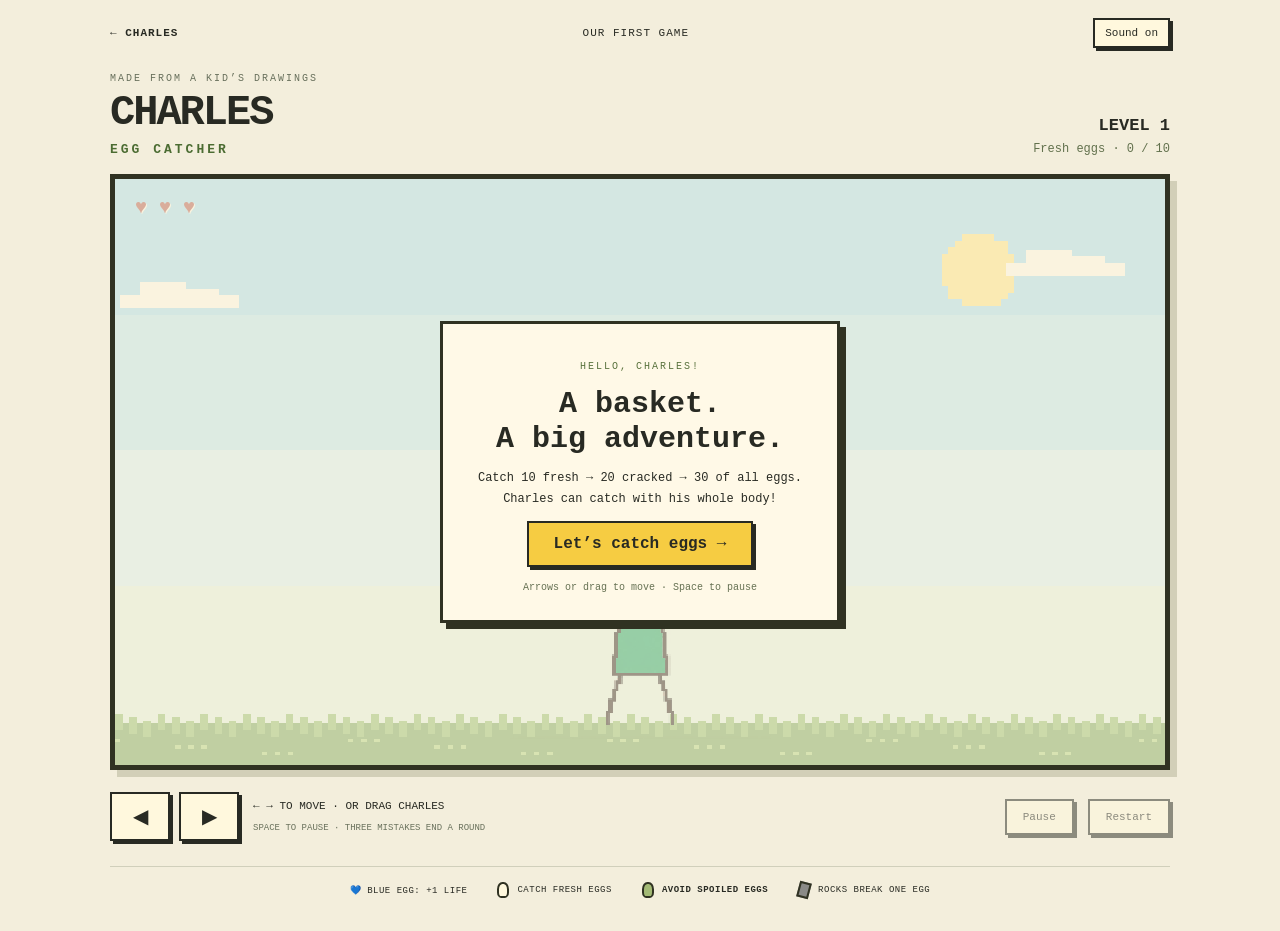
==== index.html @ 715b9e9d "Publish Charles egg catcher game" ====
<!doctype html>
<html lang="en">
<head>
 <meta charset="utf-8"><meta name="viewport" content="width=device-width, initial-scale=1, viewport-fit=cover">
 <title>Charles · Egg catcher · PXL/01</title>
 <link rel="icon" type="image/png" href="assets/charles/app-icon-v3.png">
 <link rel="apple-touch-icon" href="assets/charles/app-icon-v3.png">
 <link rel="stylesheet" href="prototype/charles.css">
</head>
<body>
 <main>
  <header><a href="./" aria-label="Restart Charles">← CHARLES</a><span>OUR FIRST GAME</span><button id="sound" aria-pressed="false">Sound on</button></header>
  <div class="heading"><div><p>MADE FROM A KID’S DRAWINGS</p><h1>CHARLES<span>EGG CATCHER</span></h1></div><div class="round-info"><b id="level">LEVEL 1</b><span id="time">Fresh eggs · 0 / 10</span></div></div>
  <section class="stage" aria-label="Charles egg-catching game">
   <canvas id="game" width="960" height="540" tabindex="0" aria-label="Move Charles left and right to catch fresh eggs and avoid spoiled eggs and rocks"></canvas>
   <div class="hud"><span id="lives" aria-label="3 chances remaining">♥ ♥ ♥</span><span id="message" role="status" aria-live="polite"></span></div>
   <div id="slow" role="status" hidden></div>
   <div id="overlay"><div class="card"><p id="eyebrow">HELLO, CHARLES!</p><h2 id="headline">A basket.<br>A big adventure.</h2><p id="description">Catch 10 fresh → 20 cracked → 30 of all eggs.<br>Charles can catch with his whole body!</p><button id="start" disabled>Loading Charles…</button><p class="small" id="load-status">Preparing your drawings</p></div></div>
  </section>
  <footer><div class="move-buttons"><button id="left" aria-label="Move left">◀</button><button id="right" aria-label="Move right">▶</button></div><p>← → TO MOVE · OR DRAG CHARLES<br><span>SPACE TO PAUSE · THREE MISTAKES END A ROUND</span></p><button id="pause" disabled>Pause</button><button id="restart" disabled>Restart</button></footer>
  <div class="legend"><span>💙 BLUE EGG: +1 LIFE</span><span><i class="egg"></i> CATCH FRESH EGGS</span><span><i class="egg spoiled"></i> <b id="spoiled-rule">AVOID SPOILED EGGS</b></span><span><i class="rock"></i> ROCKS BREAK ONE EGG</span></div>
 </main>
 <script type="module" src="prototype/charles.mjs"></script>
</body>
</html>
---- prototype/charles.css ----
:root{font-family:ui-monospace,SFMono-Regular,Menlo,Consolas,monospace;color:#282a23;background:#f3eedc;font-synthesis:none}*{box-sizing:border-box}body{margin:0}button,a{-webkit-tap-highlight-color:transparent}button{font:inherit;cursor:pointer;color:inherit;border:2px solid #282a23;background:#fff8dd;padding:10px 16px;box-shadow:3px 3px 0 #282a23}button:active{transform:translate(2px,2px);box-shadow:1px 1px 0 #282a23}button:disabled{opacity:.5;cursor:default}button:focus-visible,a:focus-visible,canvas:focus-visible{outline:3px solid #2365bb;outline-offset:4px}main{max-width:1120px;margin:auto;padding:18px 30px}header{display:flex;align-items:center;justify-content:space-between;gap:15px;font-size:11px;letter-spacing:1px}header a{color:inherit;text-decoration:none;font-weight:bold}header button{font-size:11px;padding:7px 10px}.heading{display:flex;align-items:flex-end;justify-content:space-between;margin:25px 0 18px;gap:15px}.heading p{font-size:10px;letter-spacing:2px;margin:0 0 8px;color:#68705c}h1{font-size:42px;letter-spacing:-2px;line-height:1;margin:0}h1 span{font-size:13px;letter-spacing:3px;display:block;margin-top:9px;color:#4b6c32}.round-info{text-align:right;font-size:12px}.round-info b,.round-info span{display:block}.round-info b{font-size:17px}.round-info span{margin-top:7px;color:#62714d}.stage{position:relative;border:5px solid #303222;box-shadow:7px 7px 0 #d2cfb8;background:#fff4d2;aspect-ratio:16/9;overflow:hidden}canvas{display:block;width:100%;height:100%;image-rendering:pixelated;touch-action:none}.hud{position:absolute;top:17px;left:20px;right:20px;display:flex;justify-content:space-between;gap:10px;pointer-events:none;font-weight:bold;font-size:20px;color:#aa4336;text-shadow:1px 1px #fff9e4}#message{font-size:12px;color:#344426;max-width:65%;text-align:right}#overlay{position:absolute;inset:0;display:grid;place-items:center;background:#f7f0db9c}#overlay[hidden]{display:none}.card{text-align:center;background:#fff9e7;border:3px solid #303222;box-shadow:6px 6px 0 #303222;padding:24px 35px;max-width:92%}.card>p:first-child{font-size:10px;letter-spacing:2px;color:#59723d}.card h2{font-size:30px;line-height:1.15;margin:12px 0}.card p{font-size:12px;line-height:1.7}.card button{background:#f6cc42;font-weight:bold;padding:12px 25px}.card .small{font-size:10px;margin:12px 0 0;color:#667153}footer{display:flex;align-items:center;gap:14px;padding-top:22px}footer p{font-size:11px;line-height:1.9;flex:1;margin:0}footer p span{font-size:9px;color:#69715c}.move-buttons{display:flex;gap:9px}.move-buttons button{font-size:20px;width:60px;touch-action:none;user-select:none}footer>button{font-size:11px}.legend{display:flex;justify-content:center;gap:30px;margin-top:25px;padding:15px 0;border-top:1px solid #d0cfbb;font-size:9px;letter-spacing:.5px}.legend span{display:flex;align-items:center;gap:8px}.legend i{display:inline-block;width:12px;height:16px;border:2px solid #303222;background:#fff8dd;border-radius:45% 45% 35% 35%}.legend .spoiled{background:#a3ba75}.legend .rock{background:#8a8a87;border-radius:0;transform:rotate(15deg)}@media(max-width:650px){main{padding:12px}.heading{margin:22px 0 14px}h1{font-size:30px}header>span{display:none}.heading p{font-size:8px;letter-spacing:1px}h1 span{font-size:10px}.round-info{font-size:9px}.round-info b{font-size:12px}.stage{aspect-ratio:4/3}canvas{object-fit:fill}.card{padding:12px 16px}.card h2{font-size:23px}.card p{font-size:10px}.hud{top:10px;left:10px;right:10px;font-size:15px}#message{font-size:9px}footer{gap:10px;flex-wrap:wrap;padding-top:17px}footer p{min-width:160px;font-size:9px}.move-buttons button{width:48px;padding:7px}.legend{gap:15px;flex-wrap:wrap;font-size:8px;margin-top:18px}}

@media(max-width:650px){canvas{object-fit:contain}}

#slow{position:absolute;left:18px;top:50px;padding:7px 10px;background:#b7de79;color:#223525;border:2px solid #344828;font-size:11px;font-weight:bold;pointer-events:none}#slow[hidden]{display:none}

/* Native iPad game: edge-to-edge playfield with opposite thumb controls. */
html.ipad-game, .ipad-game body{width:100%;height:100%;overflow:hidden;background:#303222}
.ipad-game main{max-width:none;width:100%;height:100dvh;margin:0;padding:0}
.ipad-game .stage{position:fixed;inset:0;width:100%;height:100%;aspect-ratio:auto;border:0;box-shadow:none}
.ipad-game canvas{object-fit:fill}
.ipad-game header{position:fixed;z-index:5;top:max(12px,env(safe-area-inset-top));left:max(16px,env(safe-area-inset-left));right:max(16px,env(safe-area-inset-right));pointer-events:none}
.ipad-game header>a,.ipad-game header>button{pointer-events:auto;background:#fff8dd;border:2px solid #282a23;padding:12px 16px;font-size:14px;min-height:48px}
.ipad-game header>span,.ipad-game .heading>div:first-child,.ipad-game .legend,.ipad-game footer>p{display:none}
.ipad-game .heading{margin:0;display:contents}
.ipad-game .round-info{position:fixed;z-index:4;top:max(14px,env(safe-area-inset-top));left:50%;transform:translateX(-50%);text-align:center;background:#fff8ddd9;border:2px solid #303222;padding:8px 16px;pointer-events:none}
.ipad-game .round-info b{font-size:17px}.ipad-game .round-info span{font-size:13px;margin-top:4px;color:#344426}
.ipad-game .hud{top:82px;left:24px;right:24px;font-size:25px}.ipad-game #message{font-size:14px}.ipad-game #slow{top:120px}
.ipad-game footer,.ipad-game .move-buttons{display:contents}
.ipad-game .move-buttons button{position:fixed;z-index:5;bottom:max(24px,env(safe-area-inset-bottom));width:clamp(112px,14vw,180px);height:clamp(108px,18vh,156px);font-size:48px;background:#f6cc42e8;border:4px solid #303222;box-shadow:5px 5px 0 #303222;border-radius:16px;touch-action:none;-webkit-user-select:none;user-select:none}
.ipad-game #left{left:max(24px,env(safe-area-inset-left))}.ipad-game #right{right:max(24px,env(safe-area-inset-right))}
.ipad-game #pause,.ipad-game #restart{position:fixed;z-index:5;bottom:max(26px,env(safe-area-inset-bottom));min-width:94px;min-height:48px;font-size:14px;background:#fff8dde8}
.ipad-game #pause{right:calc(50% + 8px)}.ipad-game #restart{left:calc(50% + 8px)}
.ipad-game .card{max-width:min(600px,86vw);padding:24px 32px}.ipad-game .card h2{font-size:32px}.ipad-game .card p{font-size:14px}
.ipad-game body:has(#overlay:not([hidden])) .move-buttons button{visibility:hidden}

.ipad-game body{-webkit-touch-callout:none;-webkit-user-select:none;user-select:none}
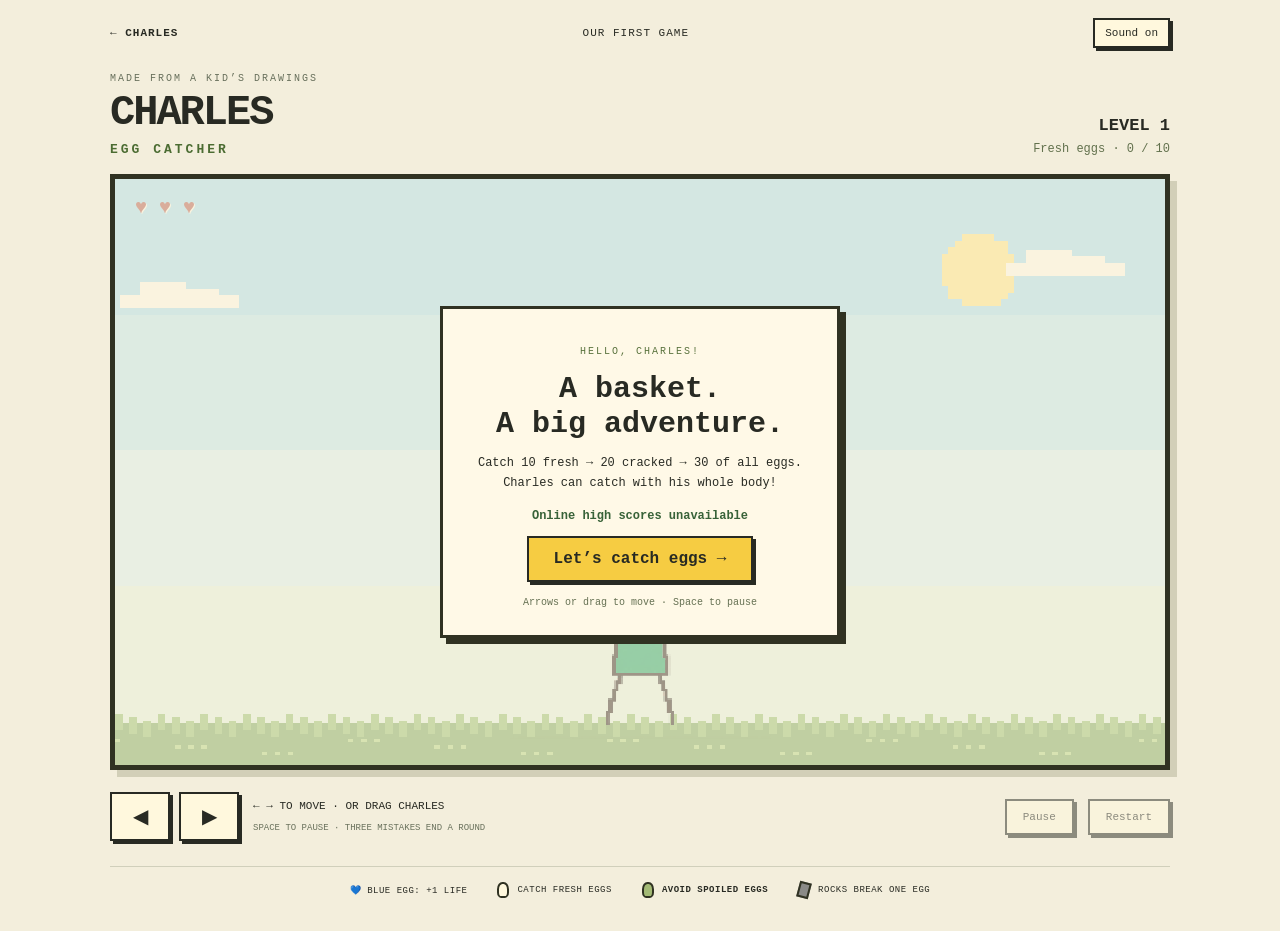
==== commit c0ca7ea0: "Add shared online high scores and nickname entry" ====
--- a/index.html
+++ b/index.html
@@ -15,7 +15,7 @@
    <canvas id="game" width="960" height="540" tabindex="0" aria-label="Move Charles left and right to catch fresh eggs and avoid spoiled eggs and rocks"></canvas>
    <div class="hud"><span id="lives" aria-label="3 chances remaining">♥ ♥ ♥</span><span id="message" role="status" aria-live="polite"></span></div>
    <div id="slow" role="status" hidden></div>
-   <div id="overlay"><div class="card"><p id="eyebrow">HELLO, CHARLES!</p><h2 id="headline">A basket.<br>A big adventure.</h2><p id="description">Catch 10 fresh → 20 cracked → 30 of all eggs.<br>Charles can catch with his whole body!</p><button id="start" disabled>Loading Charles…</button><p class="small" id="load-status">Preparing your drawings</p></div></div>
+   <div id="overlay"><div class="card"><p id="eyebrow">HELLO, CHARLES!</p><h2 id="headline">A basket.<br>A big adventure.</h2><p id="description">Catch 10 fresh → 20 cracked → 30 of all eggs.<br>Charles can catch with his whole body!</p><p id="record" aria-live="polite">Loading high scores…</p><section id="high-scores" hidden aria-label="Online high scores"><h3>WORLD TOP 10</h3><ol id="score-list"></ol><p id="scores-status" role="status"></p><form id="score-form" hidden><label for="player-name">Your nickname</label><div class="score-entry"><input id="player-name" name="nickname" maxlength="16" required autocomplete="nickname" placeholder="Charles" enterkeyhint="done"><button id="save-score" type="submit">Save score</button></div><p class="small">Your nickname and score will be public.</p></form></section><button id="start" disabled>Loading Charles…</button><p class="small" id="load-status">Preparing your drawings</p></div></div>
   </section>
   <footer><div class="move-buttons"><button id="left" aria-label="Move left">◀</button><button id="right" aria-label="Move right">▶</button></div><p>← → TO MOVE · OR DRAG CHARLES<br><span>SPACE TO PAUSE · THREE MISTAKES END A ROUND</span></p><button id="pause" disabled>Pause</button><button id="restart" disabled>Restart</button></footer>
   <div class="legend"><span>💙 BLUE EGG: +1 LIFE</span><span><i class="egg"></i> CATCH FRESH EGGS</span><span><i class="egg spoiled"></i> <b id="spoiled-rule">AVOID SPOILED EGGS</b></span><span><i class="rock"></i> ROCKS BREAK ONE EGG</span></div>
--- a/prototype/charles.css
+++ b/prototype/charles.css
@@ -25,3 +25,10 @@
 .ipad-game body:has(#overlay:not([hidden])) .move-buttons button{visibility:hidden}
 
 .ipad-game body{-webkit-touch-callout:none;-webkit-user-select:none;user-select:none}
+
+#record{font-size:12px;font-weight:bold;color:#386238;margin:10px 0}
+#high-scores[hidden],#score-form[hidden]{display:none}
+#high-scores{margin:12px auto 18px;max-width:340px;text-align:left}#high-scores h3{text-align:center;font-size:13px;letter-spacing:2px;margin:8px 0}
+#score-list{margin:8px 0;padding-left:28px;max-height:140px;overflow:auto;font-size:13px;line-height:1.7}#score-list li{padding-left:6px}#score-list li span{display:inline-block;max-width:75%;overflow:hidden;vertical-align:bottom;text-overflow:ellipsis}#score-list li b{float:right;margin-left:12px}
+#score-form label{display:block;font-size:12px;margin-bottom:6px}.score-entry{display:flex;gap:8px}.score-entry input{min-width:0;width:100%;border:2px solid #303222;background:#fffdf3;padding:10px;font:inherit;font-size:16px;color:#282a23;-webkit-user-select:text;user-select:text;-webkit-touch-callout:default}.score-entry button{font-size:12px;white-space:nowrap;padding:8px 10px}
+#scores-status{font-size:12px;line-height:1.4;margin:7px 0}.card{max-height:94%;overflow:auto}.ipad-game .card{max-height:calc(100dvh - 110px);overflow:auto}.ipad-game .card:has(#high-scores:not([hidden])){padding:12px 24px}.ipad-game .card:has(#high-scores:not([hidden])) h2{font-size:26px;margin:7px 0}.ipad-game .card #record{font-size:12px}.ipad-game .card #scores-status{font-size:12px}
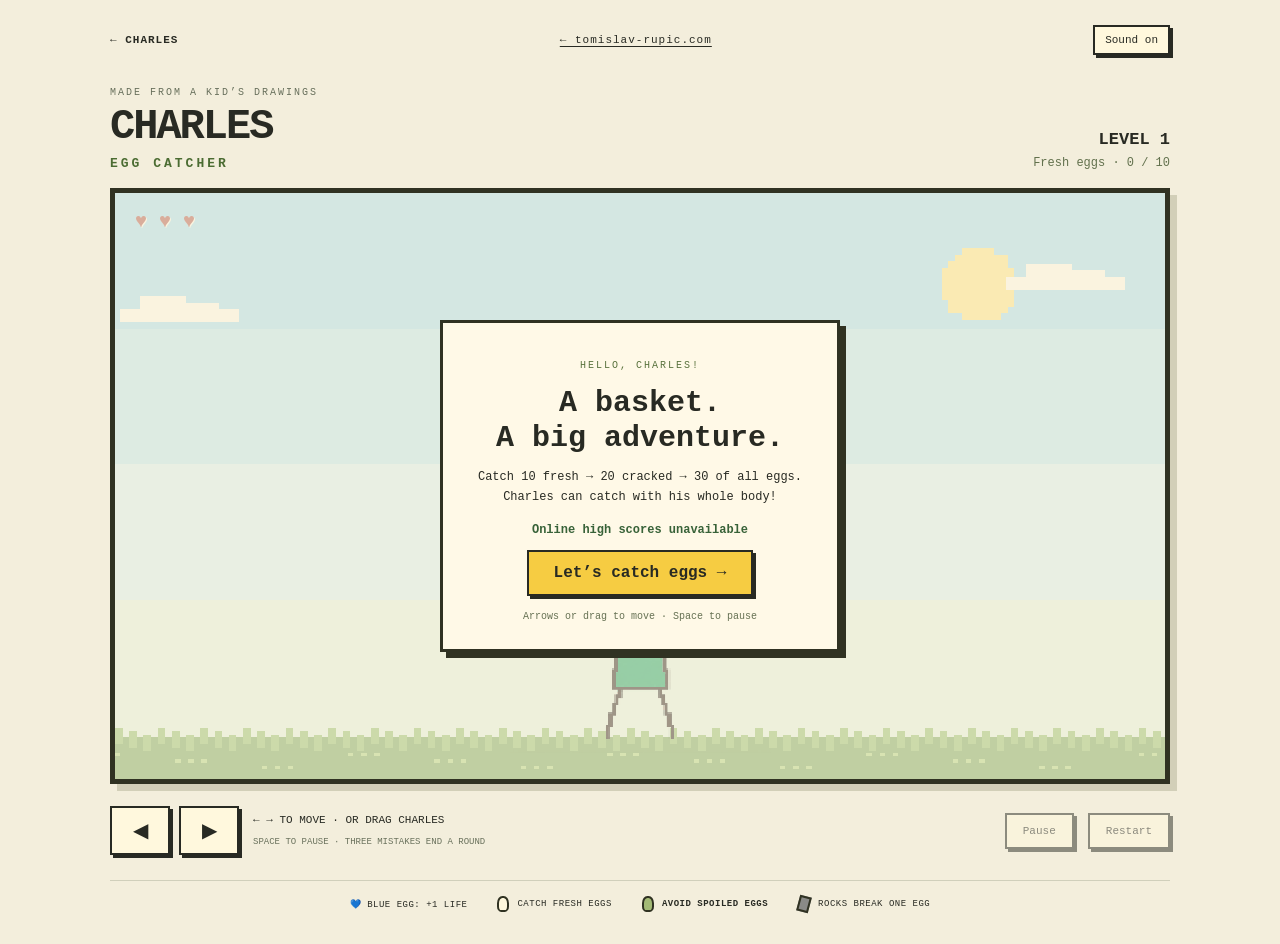
==== commit 1f655f11: "Add return link to tomislav-rupic.com" ====
--- a/index.html
+++ b/index.html
@@ -3,13 +3,31 @@
 <head>
  <meta charset="utf-8"><meta name="viewport" content="width=device-width, initial-scale=1, viewport-fit=cover">
  <title>Charles · Egg catcher · PXL/01</title>
+ <meta name="description" content="Catch eggs, dodge mischievous enemies, and chase the world high score. A free pixel-art game made from a kid’s drawings.">
+ <link rel="canonical" href="https://tomislavrupic.github.io/charles-egg-catcher/">
+ <meta property="og:type" content="website">
+ <meta property="og:site_name" content="Charles · PXL/01">
+ <meta property="og:title" content="Charles · Egg Catcher">
+ <meta property="og:description" content="Catch eggs. Chase high scores. Play the free pixel-art game made from a kid’s drawings.">
+ <meta property="og:url" content="https://tomislavrupic.github.io/charles-egg-catcher/">
+ <meta property="og:image" content="https://tomislavrupic.github.io/charles-egg-catcher/assets/charles/share-banner-v1.png">
+ <meta property="og:image:secure_url" content="https://tomislavrupic.github.io/charles-egg-catcher/assets/charles/share-banner-v1.png">
+ <meta property="og:image:type" content="image/png">
+ <meta property="og:image:width" content="1734">
+ <meta property="og:image:height" content="907">
+ <meta property="og:image:alt" content="Charles smiling beneath a basket of eggs and a glowing blue life egg, beside the title Charles Egg Catcher in a pixel-art sunset.">
+ <meta name="twitter:card" content="summary_large_image">
+ <meta name="twitter:title" content="Charles · Egg Catcher">
+ <meta name="twitter:description" content="Catch eggs. Chase high scores. Play free!">
+ <meta name="twitter:image" content="https://tomislavrupic.github.io/charles-egg-catcher/assets/charles/share-banner-v1.png">
+ <meta name="twitter:image:alt" content="Charles Egg Catcher: smiling Charles, an egg basket, and a glowing blue egg against a pixel-art sunset.">
  <link rel="icon" type="image/png" href="assets/charles/app-icon-v3.png">
  <link rel="apple-touch-icon" href="assets/charles/app-icon-v3.png">
  <link rel="stylesheet" href="prototype/charles.css">
 </head>
 <body>
  <main>
-  <header><a href="./" aria-label="Restart Charles">← CHARLES</a><span>OUR FIRST GAME</span><button id="sound" aria-pressed="false">Sound on</button></header>
+  <header><a href="./" aria-label="Restart Charles">← CHARLES</a><a class="pixel-records-home-link" href="https://tomislav-rupic.com/" style="display:inline-flex;align-items:center;min-height:44px;padding:8px 12px;color:inherit;text-decoration:underline;text-underline-offset:3px;font:inherit">← tomislav-rupic.com</a><button id="sound" aria-pressed="false">Sound on</button></header>
   <div class="heading"><div><p>MADE FROM A KID’S DRAWINGS</p><h1>CHARLES<span>EGG CATCHER</span></h1></div><div class="round-info"><b id="level">LEVEL 1</b><span id="time">Fresh eggs · 0 / 10</span></div></div>
   <section class="stage" aria-label="Charles egg-catching game">
    <canvas id="game" width="960" height="540" tabindex="0" aria-label="Move Charles left and right to catch fresh eggs and avoid spoiled eggs and rocks"></canvas>
